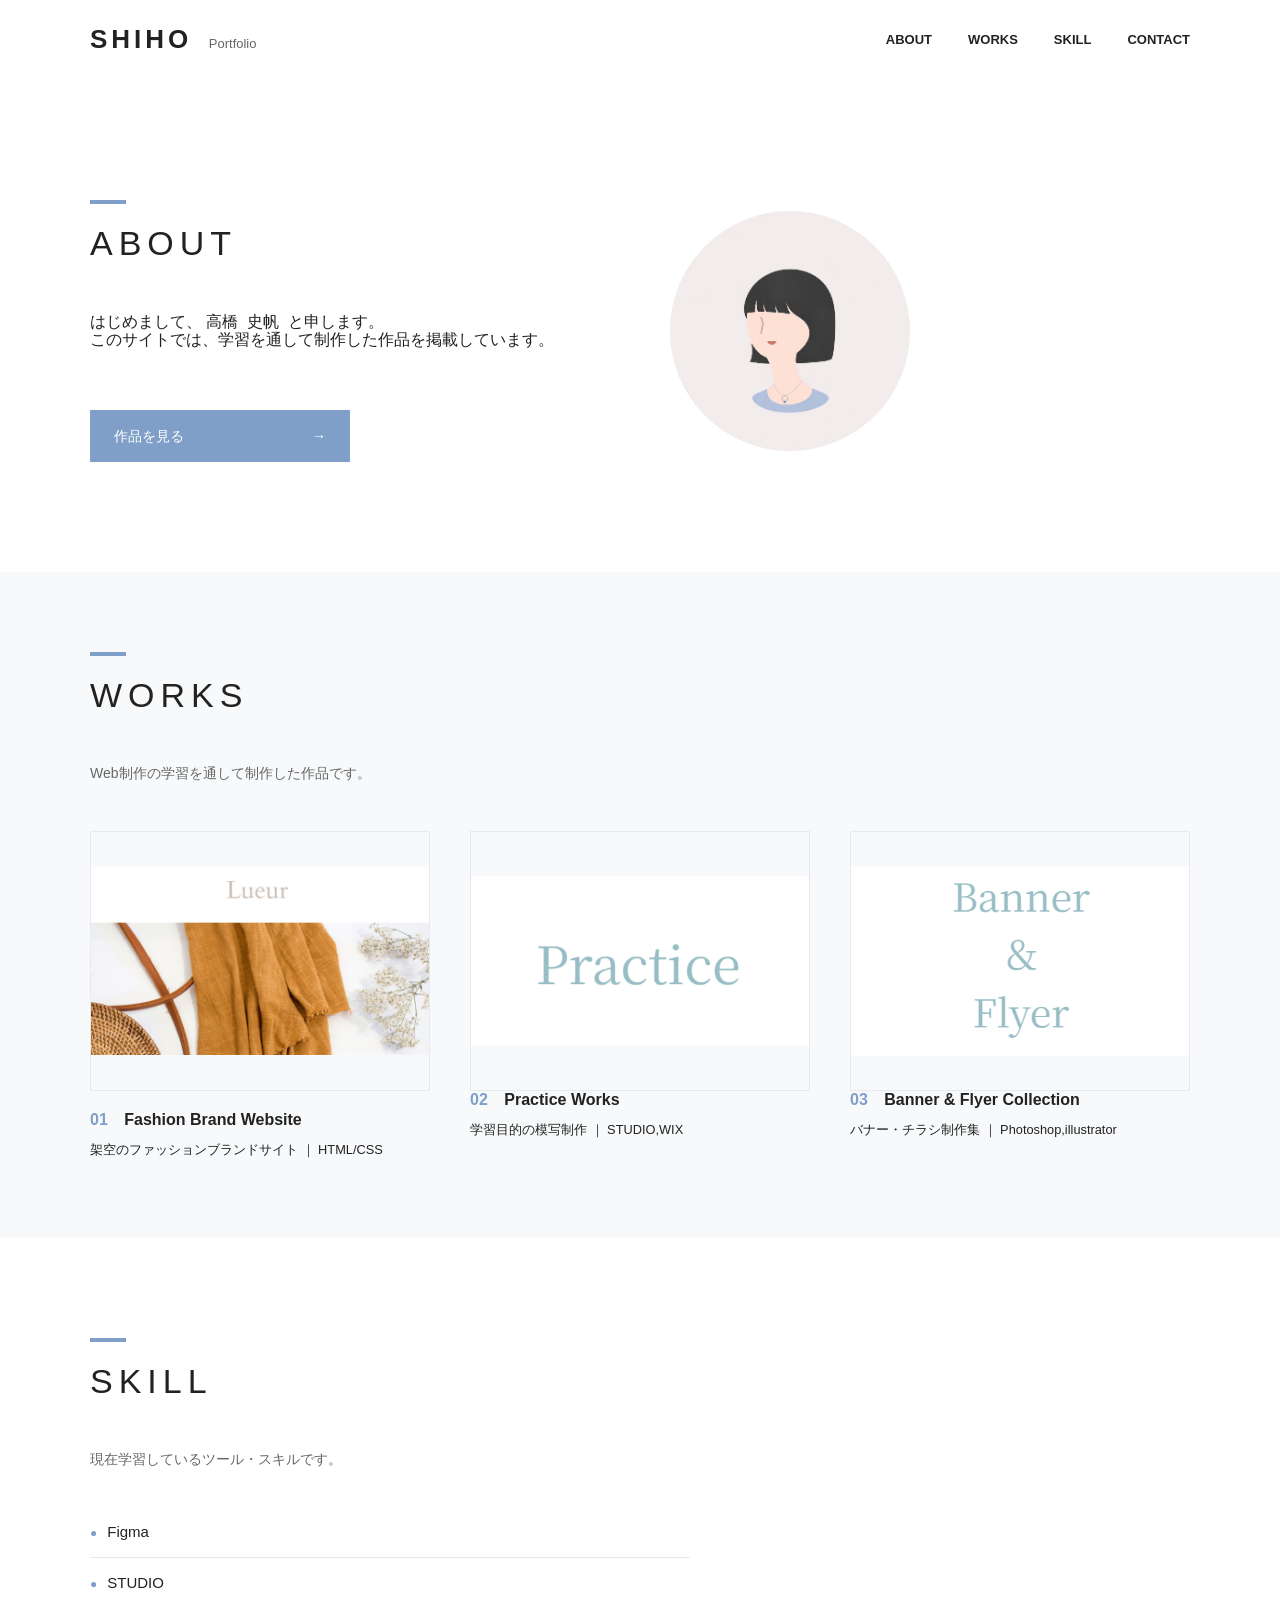
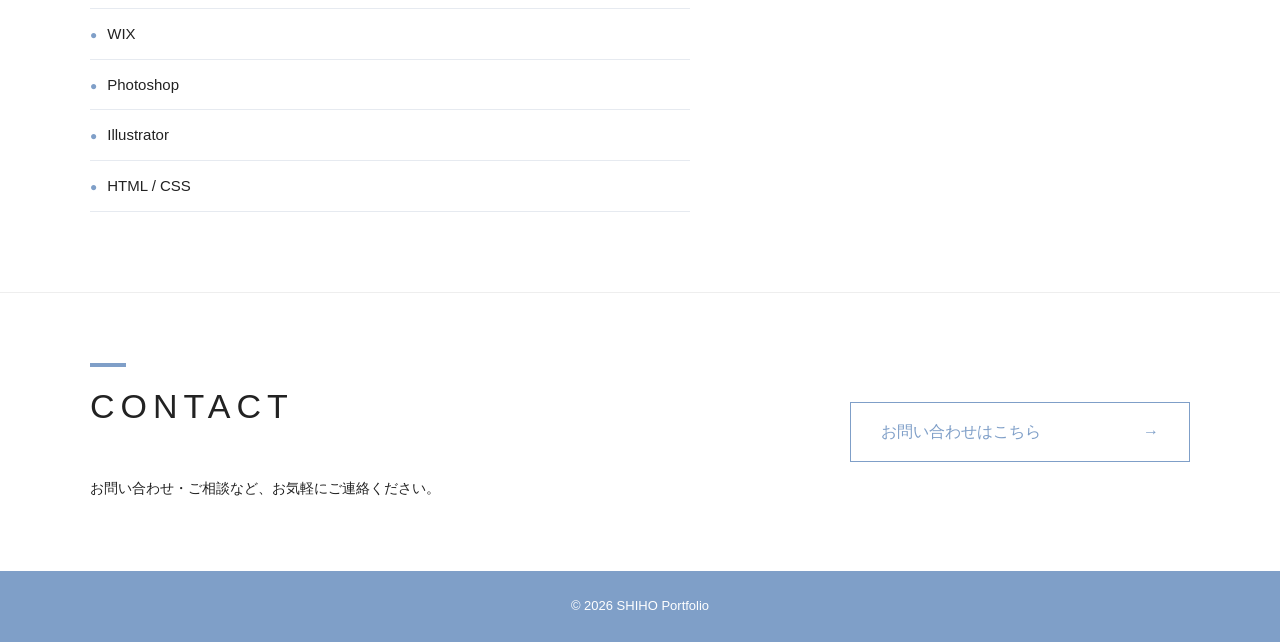
==== index.html @ 8420569e "Add files via upload" ====
<!DOCTYPE html>
<html lang="ja">
<head>
  <meta charset="UTF-8">
  <meta name="viewport" content="width=device-width, initial-scale=1.0">
  <title>SHIHO Portfolio</title>
  <link rel="stylesheet" href="css/destyle.css">
  <link rel="stylesheet" href="style.css">
</head>

<body>
  <header class="header">
    <div class="container header-inner">
      <div class="logo">
        <span class="logo-name">SHIHO</span>
        <span class="logo-text">Portfolio</span>
      </div>

      <nav class="nav">
        <a href="#about">ABOUT</a>
        <a href="#works">WORKS</a>
        <a href="#skill">SKILL</a>
        <a href="contact.html">CONTACT</a>
      </nav>
    </div>
  </header>

  <main>
    <section id="about" class="about">
      <div class="container about-inner">
        <div class="profile-image">
          <img src="images/profile.png" alt="プロフィール画像">
        </div>

        <div class="about-text">
          <div class="section-title">
            <span></span>
            <h1>ABOUT</h1>
          </div>

          <p>
            はじめまして、&nbsp;高橋 &nbsp;史帆&nbsp;&nbsp;と申します。<br>
            このサイトでは、学習を通して制作した作品を掲載しています。
          </p>

          <a href="#works" class="button">作品を見る <span>→</span></a>
        </div>
      </div>
    </section>

    <section id="works" class="works">
      <div class="container">
        <div class="section-title">
          <span></span>
          <h2>WORKS</h2>
          <p>Web制作の学習を通して制作した作品です。</p>
        </div>

        <div class="work-list">
         <div class="work-card">
           <a href="https://takahashishihowork.github.io/portfolio_ss/" target="_blank" class="work-link">
            <img src="images/works-01-fashion.jpg" alt="ファッションブランドサイト">
          </a>
          <p><span>01</span> Fashion Brand Website</p>
          <small>架空のファッションブランドサイト ｜ HTML/CSS</small>
        </div>
         
          <div class="work-card">
            <a href="practice.html"><img src="images/works-03-practice.jpg" alt="模写制作"></a>
            <p><span>02</span> Practice Works</p>
            <small>学習目的の模写制作 ｜ STUDIO,WIX</small>
          </div>

        <div class="work-card">
           <a href="banner.html"><img src="images/works-02-banner.jpg" alt="バナー・チラシ集"></a>
            <p><span>03</span> Banner & Flyer Collection</p>
            <small>バナー・チラシ制作集 ｜ Photoshop,illustrator</small>
         </div>

        </div>
      </div>
    </section>

    <section id="skill" class="skill">
      <div class="container">
        <div class="section-title">
          <span></span>
          <h2>SKILL</h2>
          <p>現在学習しているツール・スキルです。</p>
        </div>

        <ul class="skill-list">
          <li>Figma</li>
          <li>STUDIO</li>
          <li>WIX</li>
          <li>Photoshop</li>
          <li>Illustrator</li>
          <li>HTML / CSS</li>
        </ul>
      </div>
    </section>

    <section id="contact" class="contact">
      <div class="container contact-inner">
        <div>
          <div class="section-title">
            <span></span>
            <h2>CONTACT</h2>
          </div>
          <p>お問い合わせ・ご相談など、お気軽にご連絡ください。</p>
        </div>

        <a href="contact.html" class="contact-button">お問い合わせはこちら <span>→</span></a>
      </div>
    </section>
  </main>

  <footer class="footer">
    <p>© 2026 SHIHO Portfolio</p>
  </footer>
</body>
</html>
---- css/destyle.css ----
/*! destyle.css v3.0.0 | MIT License | https://github.com/nicolas-cusan/destyle.css */

/* Reset box-model and set borders */
/* ============================================ */

*,
::before,
::after {
  box-sizing: border-box;
  border-width: 0;
  border-style: solid;
}

/* Document */
/* ============================================ */

/**
 * 1. Correct the line height in all browsers.
 * 2. Prevent adjustments of font size after orientation changes in iOS.
 * 3. Remove gray overlay on links for iOS.
 */

html {
  line-height: 1.15; /* 1 */

  -webkit-tap-highlight-color: transparent; /* 3*/
  -webkit-text-size-adjust: 100%; /* 2 */
}

/* Sections */
/* ============================================ */

/**
 * Remove the margin in all browsers.
 */

body {
  margin: 0;
}

/**
 * Render the `main` element consistently in IE.
 */

main {
  display: block;
}

/* Vertical rhythm */
/* ============================================ */

p,
table,
blockquote,
address,
pre,
iframe,
form,
figure,
dl {
  margin: 0;
}

/* Headings */
/* ============================================ */

h1,
h2,
h3,
h4,
h5,
h6 {
  font-size: inherit;
  font-weight: inherit;
  margin: 0;
}

/* Lists (enumeration) */
/* ============================================ */

ul,
ol {
  margin: 0;
  padding: 0;
  list-style: none;
}

/* Lists (definition) */
/* ============================================ */

dt {
  font-weight: bold;
}

dd {
  margin-left: 0;
}

/* Grouping content */
/* ============================================ */

/**
 * 1. Add the correct box sizing in Firefox.
 * 2. Show the overflow in Edge and IE.
 */

hr {
  clear: both;
  overflow: visible; /* 2 */
  box-sizing: content-box; /* 1 */
  height: 0; /* 1 */
  margin: 0;
  color: inherit;
  border-top-width: 1px;
}

/**
 * 1. Correct the inheritance and scaling of font size in all browsers.
 * 2. Correct the odd `em` font sizing in all browsers.
 */

pre {
  font-family: monospace, monospace; /* 1 */
  font-size: inherit; /* 2 */
}

address {
  font-style: inherit;
}

/* Text-level semantics */
/* ============================================ */

/**
 * Remove the gray background on active links in IE 10.
 */

a {
  text-decoration: none;
  color: inherit;
  background-color: transparent;
}

/**
 * 1. Remove the bottom border in Chrome 57-
 * 2. Add the correct text decoration in Chrome, Edge, IE, Opera, and Safari.
 */

abbr[title] {
  text-decoration: underline dotted; /* 2 */
}

/**
 * Add the correct font weight in Chrome, Edge, and Safari.
 */

b,
strong {
  font-weight: bolder;
}

/**
 * 1. Correct the inheritance and scaling of font size in all browsers.
 * 2. Correct the odd `em` font sizing in all browsers.
 */

code,
kbd,
samp {
  font-family: monospace, monospace; /* 1 */
  font-size: inherit; /* 2 */
}

/**
 * Add the correct font size in all browsers.
 */

small {
  font-size: 80%;
}

/**
 * Prevent `sub` and `sup` elements from affecting the line height in
 * all browsers.
 */

sub,
sup {
  position: relative;
  font-size: 75%;
  line-height: 0;
  vertical-align: baseline;
}

sub {
  bottom: -.25em;
}

sup {
  top: -.5em;
}

/* Replaced content */
/* ============================================ */

/**
 * Prevent vertical alignment issues.
 */

svg,
img,
embed,
object,
iframe {
  vertical-align: bottom;
}

/* Forms */
/* ============================================ */

/**
 * Reset form fields to make them styleable.
 * 1. Make form elements stylable across systems iOS especially.
 * 2. Inherit text-transform from parent.
 */

button,
input,
optgroup,
select,
textarea {
  font: inherit;
  margin: 0;
  padding: 0;
  text-align: inherit;
  vertical-align: middle;
  text-transform: inherit; /* 2 */
  color: inherit;
  border-radius: 0;
  background: transparent;

  -webkit-appearance: none; /* 1 */
  appearance: none;
}

/**
 * Reset radio and checkbox appearance to preserve their look in iOS.
 */

[type="checkbox"] {
  -webkit-appearance: checkbox;
  appearance: checkbox;
}

[type="radio"] {
  -webkit-appearance: radio;
  appearance: radio;
}

/**
 * Correct cursors for clickable elements.
 */

button,
[type="button"],
[type="reset"],
[type="submit"] {
  cursor: pointer;
}

button:disabled,
[type="button"]:disabled,
[type="reset"]:disabled,
[type="submit"]:disabled {
  cursor: default;
}

/**
 * Improve outlines for Firefox and unify style with input elements & buttons.
 */

:-moz-focusring {
  outline: auto;
}

select:disabled {
  opacity: inherit;
}

/**
 * Remove padding
 */

option {
  padding: 0;
}

/**
 * Reset to invisible
 */

fieldset {
  min-width: 0;
  margin: 0;
  padding: 0;
}

legend {
  padding: 0;
}

/**
 * Add the correct vertical alignment in Chrome, Firefox, and Opera.
 */

progress {
  vertical-align: baseline;
}

/**
 * Remove the default vertical scrollbar in IE 10+.
 */

textarea {
  overflow: auto;
}

/**
 * Correct the cursor style of increment and decrement buttons in Chrome.
 */

[type="number"]::-webkit-inner-spin-button,
[type="number"]::-webkit-outer-spin-button {
  height: auto;
}

/**
 * 1. Correct the outline style in Safari.
 */

[type="search"] {
  outline-offset: -2px; /* 1 */
}

/**
 * Remove the inner padding in Chrome and Safari on macOS.
 */

[type="search"]::-webkit-search-decoration {
  -webkit-appearance: none;
}

/**
 * 1. Correct the inability to style clickable types in iOS and Safari.
 * 2. Fix font inheritance.
 */

::-webkit-file-upload-button {
  font: inherit; /* 2 */

  -webkit-appearance: button; /* 1 */
}

/**
 * Clickable labels
 */

label[for] {
  cursor: pointer;
}

/* Interactive */
/* ============================================ */

/*
 * Add the correct display in Edge, IE 10+, and Firefox.
 */

details {
  display: block;
}

/*
 * Add the correct display in all browsers.
 */

summary {
  display: list-item;
}

/*
 * Remove outline for editable content.
 */

[contenteditable]:focus {
  outline: auto;
}

/* Tables */
/* ============================================ */

/**
1. Correct table border color inheritance in all Chrome and Safari.
*/

table {
  border-color: inherit; /* 1 */
}

caption {
  text-align: left;
}

td,
th {
  padding: 0;
  vertical-align: top;
}

th {
  font-weight: bold;
  text-align: left;
}
---- style.css ----
@charset "UTF-8";

* {
  box-sizing: border-box;
}

body {
  margin: 0;
  font-family: "Noto Sans JP", sans-serif;
  color: #222;
  background: #fff;
}

img {
  max-width: 100%;
  display: block;
}

a {
  color: inherit;
  text-decoration: none;
}

.container {
  width: 90%;
  max-width: 1100px;
  margin: 0 auto;
}

/* header */

.header {
  height: 80px;
  background: #fff;
}

.header-inner {
  height: 80px;
  display: flex;
  justify-content: space-between;
  align-items: center;
}

.header h1 {
  margin-bottom: 10px;
}

.header p {
  margin-top: 0;
  color: #666;
  font-size: 14px;
}

.logo-name {
  font-size: 26px;
  font-weight: bold;
  letter-spacing: 4px;
  margin-right: 12px;
}

.logo-text {
  font-size: 13px;
  color: #666;
}

.nav {
  display: flex;
  gap: 36px;
  font-size: 13px;
  font-weight: bold;
}

.nav a:hover {
  color: #7f9fc8;
}

/* common */

.section-title span {
  display: block;
  width: 36px;
  height: 4px;
  background: #7f9fc8;
  margin-bottom: 20px;
}

.section-title h1,
.section-title h2 {
  font-size: 34px;
  letter-spacing: 6px;
  margin: 0 0 16px;
  margin-bottom: 50px;
}

.section-title p {
  font-size: 14px;
  color: #666;
}

.button {
  display: inline-flex;
  justify-content: space-between;
  align-items: center;
  width: 260px;
  padding: 18px 24px;
  color: #fff;
  background: #7f9fc8;
  font-size: 14px;
}

/* about */

.about {
  padding: 120px 0 110px;
  background: #fff;
}

.about-inner {
  display: flex;
  justify-content: flex-start;
  align-items: center;
  gap: 80px;
}

.about-text {
  width: 500px;
  flex: none;
  order: 1;
}

.profile-image {
  width: 240px;
  height: 240px;
  border-radius: 50%;
  overflow: hidden;
  flex-shrink: 0;
  display: flex;
  align-items: center;
  justify-content: center;
  order: 2;
}

.profile-image img {
  width: 115%;
  height: 120%;
  object-fit: cover;
  display: block;
}

.button {
  margin-top: 60px;
}

/* works */

.works {
  background: #f7f9fb;
  padding: 80px 0 80px;
}

.work-list {
  display: flex;
  gap: 40px;
  margin-top: 50px;
}

.work-card {
  width: calc((100% - 80px) / 3);
}

.work-card img {
  width: 100%;
  height: 260px;
  object-fit: contain;
  border: 1px solid #e6eaf0;
  transition: 0.3s;
}

.work-card:hover img {
  transform: translateY(-5px);
}

.work-card p {
  font-weight: bold;
  margin-bottom: 10px;
}

.work-card span {
  color: #7f9fc8;
  margin-right: 12px;
}

.work-link {
  display: block;
  margin-bottom: 20px;
}

.work-link img {
  margin-bottom: 0;
}

/* skill */

.skill {
  margin-top: 20px;
  padding: 80px 0;
  background: #fff;
}

.skill-list {
  list-style: none;
  padding: 0;
  margin: 40px 0 0;
  max-width: 600px;
}

.skill-list li {
  border-bottom: 1px solid #e6eaf0;
  padding: 16px 0;
  font-size: 15px;
}

.skill-list li::before {
  content: "●";
  color: #7f9fc8;
  font-size: 12px;
  margin-right: 10px;
}

/* contact */

.contact {
  padding: 70px 0;
  border-top: 1px solid #eee;
  background: #fff;
}

.contact-inner {
  display: flex;
  justify-content: space-between;
  align-items: center;
}

.contact p {
  font-size: 14px;
  line-height: 1.8;
}

.contact-button {
  display: inline-flex;
  justify-content: space-between;
  align-items: center;
  width: 340px;
  padding: 20px 30px;
  border: 1px solid #7f9fc8;
  color: #7f9fc8;
}

/* footer */

.footer {
  background: #7f9fc8;
  color: #fff;
  text-align: center;
  padding: 28px 0;
  font-size: 13px;
}

/* gallery */
.gallery {
  padding: 100px 0;
}

.gallery h1 {
  font-size: 40px;
  margin-bottom: 60px;
}

.gallery-grid {
  display: grid;
  grid-template-columns: repeat(2, 1fr);
  gap: 50px;
}

.gallery-item {
  background: #fff;
}

.gallery-item img {
  width: 100%;
  height: 300px;
  object-fit: contain;
  border: 1px solid #e6eaf0;
  background: #fff;
}

.gallery-item p {
  font-size: 13px;
  color: #666;
  margin-top: 15px;
  line-height: 1.6;
}


/* smartphone */

@media (max-width: 768px) {
  .header {
    height: auto;
    padding: 20px 0;
  }

  .header-inner {
    height: auto;
    flex-direction: column;
    gap: 20px;
  }

  .nav {
    flex-wrap: wrap;
    justify-content: center;
    gap: 18px;
  }

  .about {
    padding: 60px 0;
  }

  .about-inner {
    flex-direction: column;
    align-items: flex-start;
    gap: 40px;
  }

  .profile-image {
    width: 200px;
    height: 200px;
  }

  .section-title h1,
  .section-title h2 {
    font-size: 28px;
  }

  .work-list {
    flex-direction: column;
  }

  .work-card {
    width: 100%;
  }

  .work-card img {
    height: 240px;
  }

  .contact-inner {
    flex-direction: column;
    align-items: flex-start;
    gap: 30px;
  }

  .contact-button {
    width: 100%;
  }
}

/* contact */

.contact {
  padding: 70px 0;
  border-top: 1px solid #eee;
  background: #fff;
}

.contact-inner {
  display: flex;
  justify-content: space-between;
  align-items: center;
}

.contact p {
  font-size: 14px;
  line-height: 1.8;
}

.contact-button {
  display: inline-flex;
  justify-content: space-between;
  align-items: center;
  width: 340px;
  padding: 20px 30px;
  border: 1px solid #7f9fc8;
  color: #7f9fc8;
}

/* contact page */

.contact-page {
  max-width: 700px;
  margin: 100px auto;
}

.contact-page h1 {
  font-size: 42px;
  letter-spacing: 4px;
  margin-bottom: 50px;
}

.contact-page label {
  display: block;
  margin-bottom: 8px;
  font-size: 15px;
}

.contact-page input,
.contact-page textarea {
  width: 100%;
  padding: 14px;
  border: 1px solid #d9d9d9;
  font-size: 16px;
  margin-bottom: 28px;
}

.contact-page textarea {
  height: 240px;
  resize: vertical;
}

.contact-page input:focus,
.contact-page textarea:focus {
  outline: none;
  border-color: #7f9fc8;
}

.contact-page ::placeholder {
  color: #b0b0b0;
  font-size: 14px;
}

.contact-page button {
  background: #7f9fc8;
  color: #fff;
  border: none;
  padding: 15px 44px;
  font-size: 15px;
  cursor: pointer;
}

.tool {
  font-size: 13px;
  color: #888;
  font-weight: normal;
  margin-top: -10px;
  letter-spacing: 0.5px;
}

/* =====================
   Banner Page
===================== */

.banner-page {
  max-width: 1100px;
  margin: 0 auto;
  padding: 80px 20px;
}

.banner-page h1 {
  font-size: 48px;
  font-weight: bold;
  margin-bottom: 20px;
}

.page-text {
  font-size: 18px;
  margin-bottom: 50px;
  color: #666;
}

.banner-list {
  display: grid;
  grid-template-columns: repeat(2, 1fr);
  gap: 40px;
}

.banner-card {
  background-color: #fff;
}

.banner-card img {
  width: 100%;
  display: block;
  border: 1px solid #ddd;
}

.caption {
  margin-top: 12px;
  font-size: 14px;
  color: #666;
  text-align: center;
}

.banner-card {
  text-align: center;
}

.banner-card img {
  width: 100%;
  height: 220px;
  object-fit: contain;
  display: block;
  border: 1px solid #ddd;
  background-color: #fff;
}

.caption {
  margin-top: 10px;
  font-size: 13px;
  color: #555;
  line-height: 1.6;
}

@media screen and (max-width: 768px) {

  .banner-page h1 {
    font-size: 32px;
  }

  .banner-list {
    grid-template-columns: 1fr;
  }

}
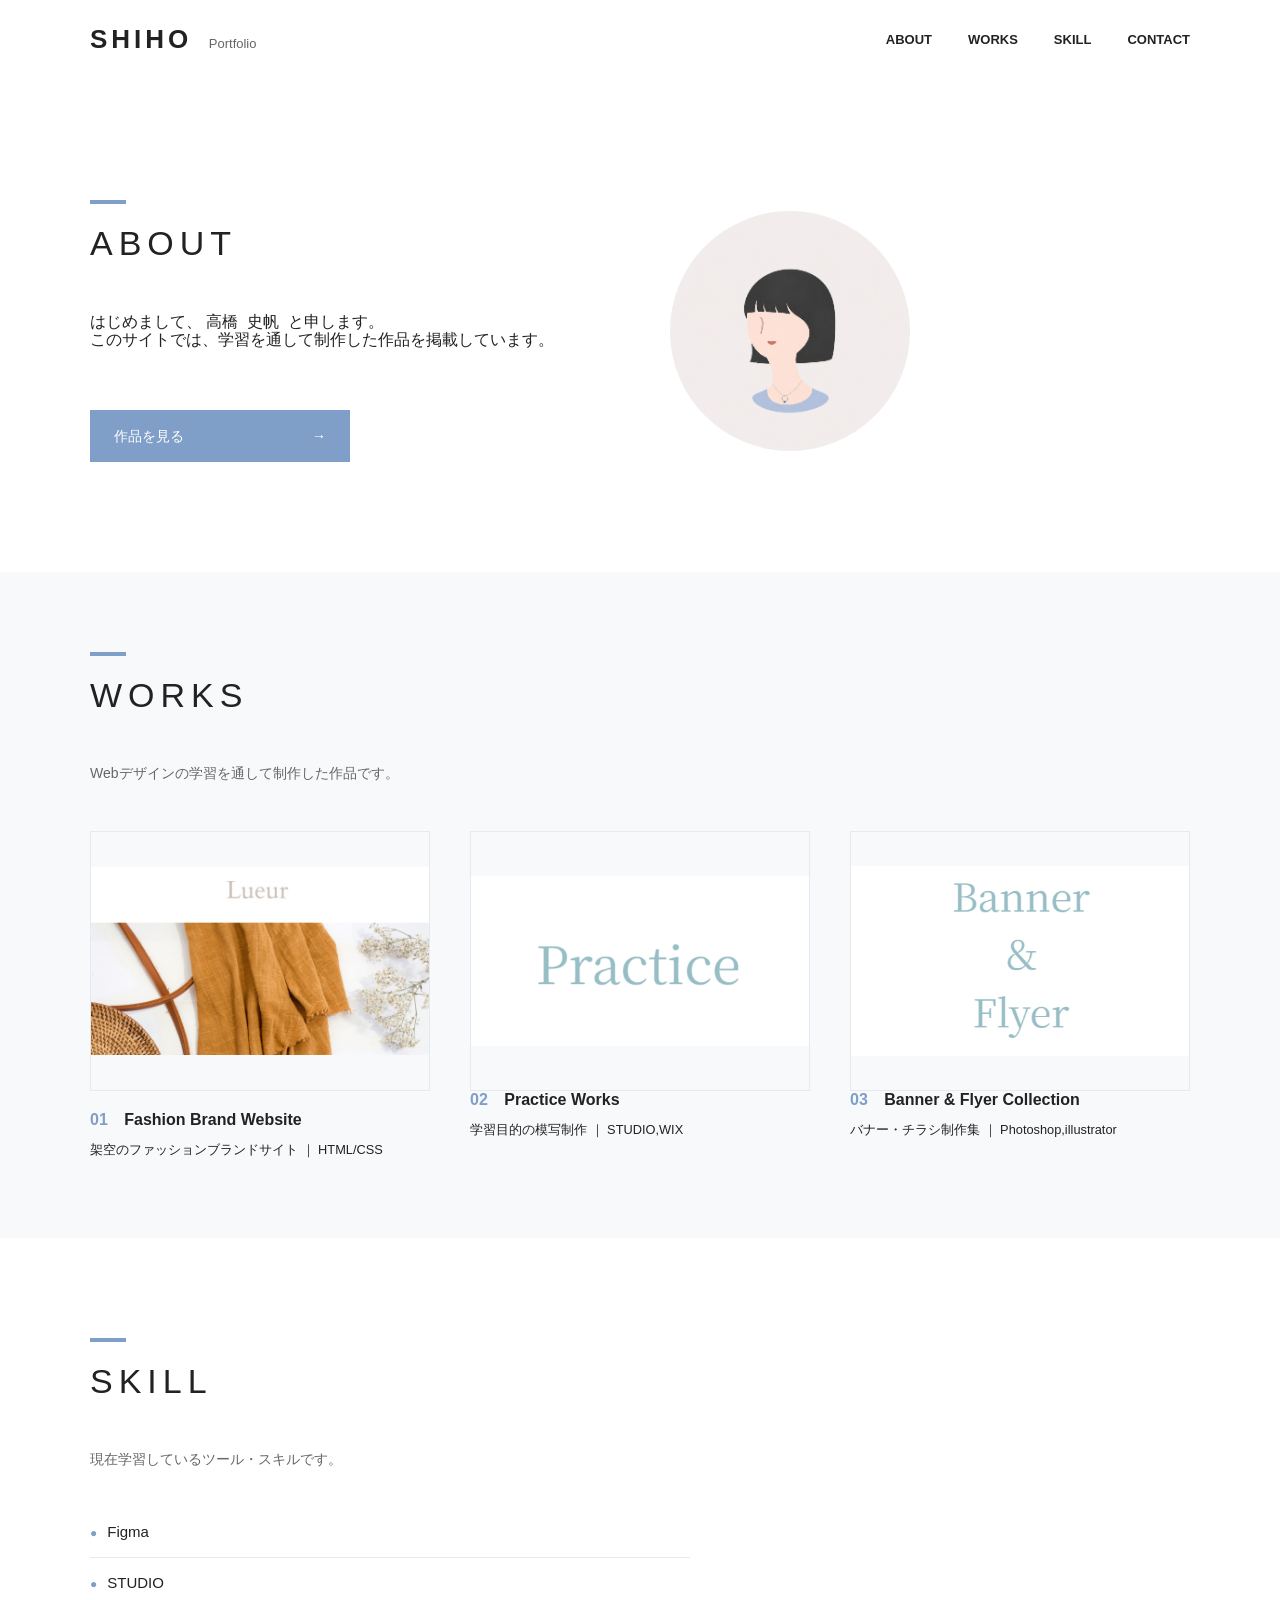
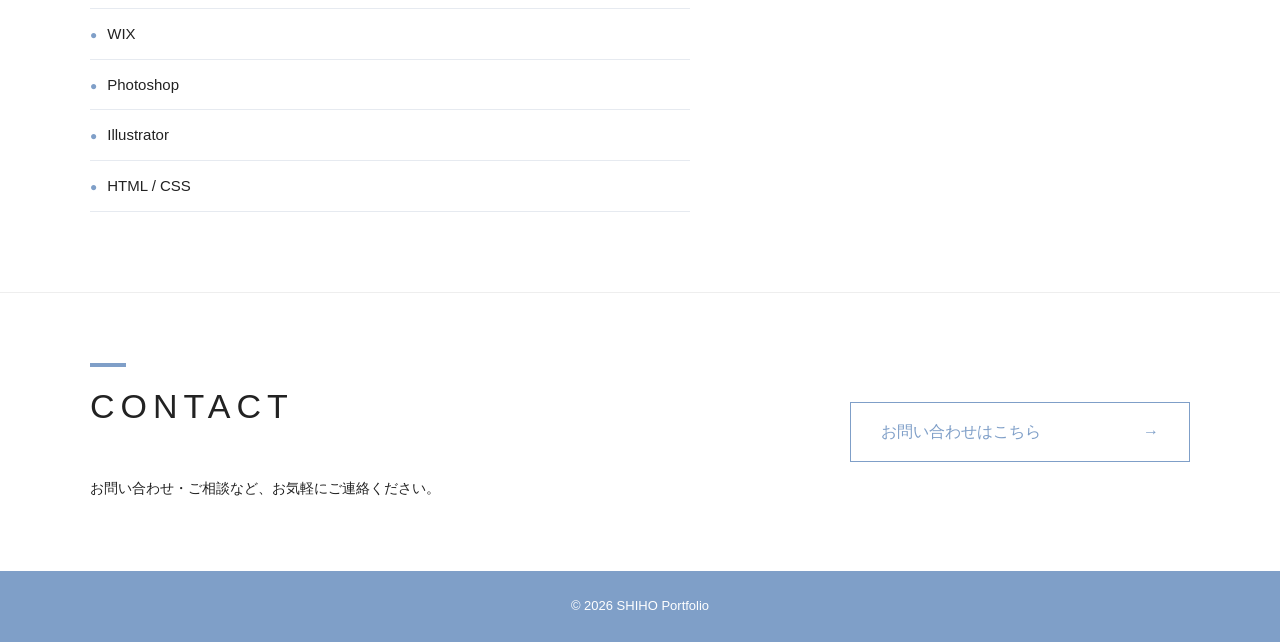
==== commit aaf0d128: "Update index.html" ====
--- a/index.html
+++ b/index.html
@@ -53,7 +53,7 @@
         <div class="section-title">
           <span></span>
           <h2>WORKS</h2>
-          <p>Web制作の学習を通して制作した作品です。</p>
+          <p>Webデザインの学習を通して制作した作品です。</p>
         </div>
 
         <div class="work-list">
@@ -119,4 +119,4 @@
     <p>© 2026 SHIHO Portfolio</p>
   </footer>
 </body>
-</html>+</html>
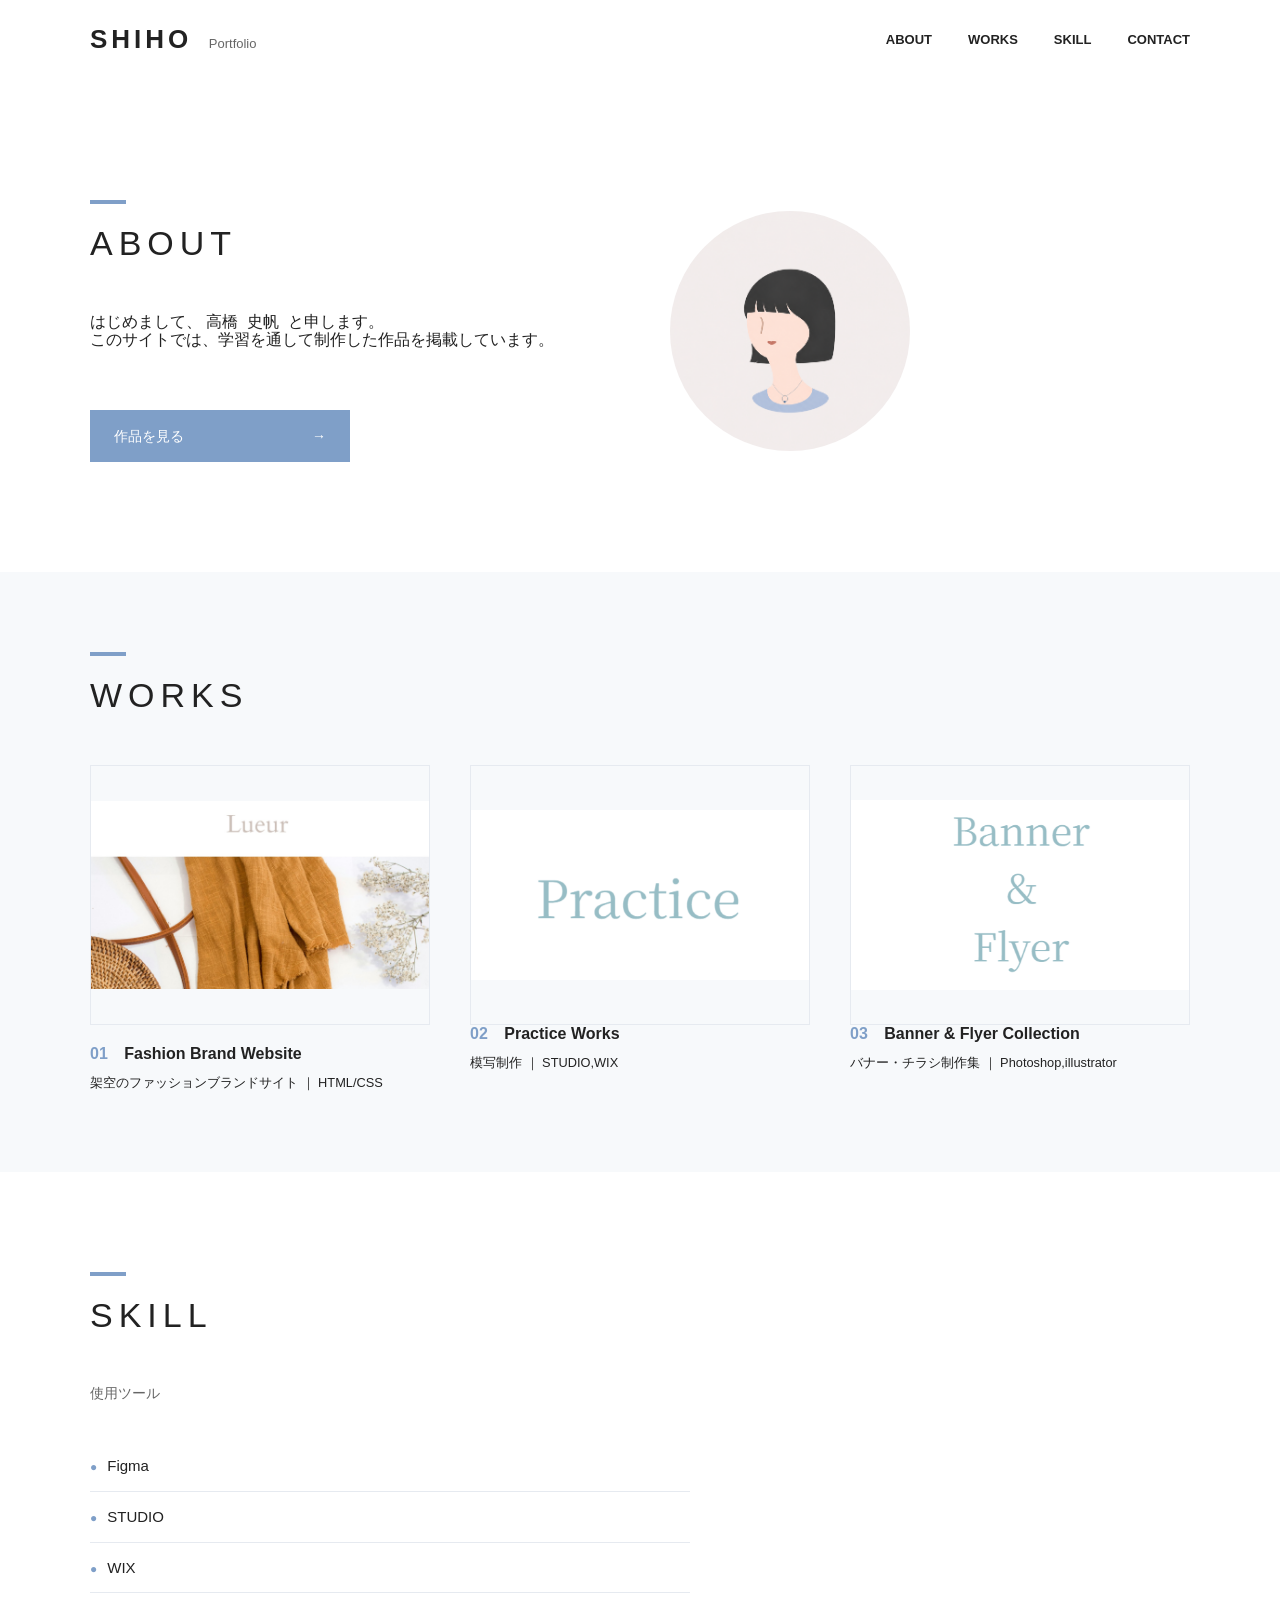
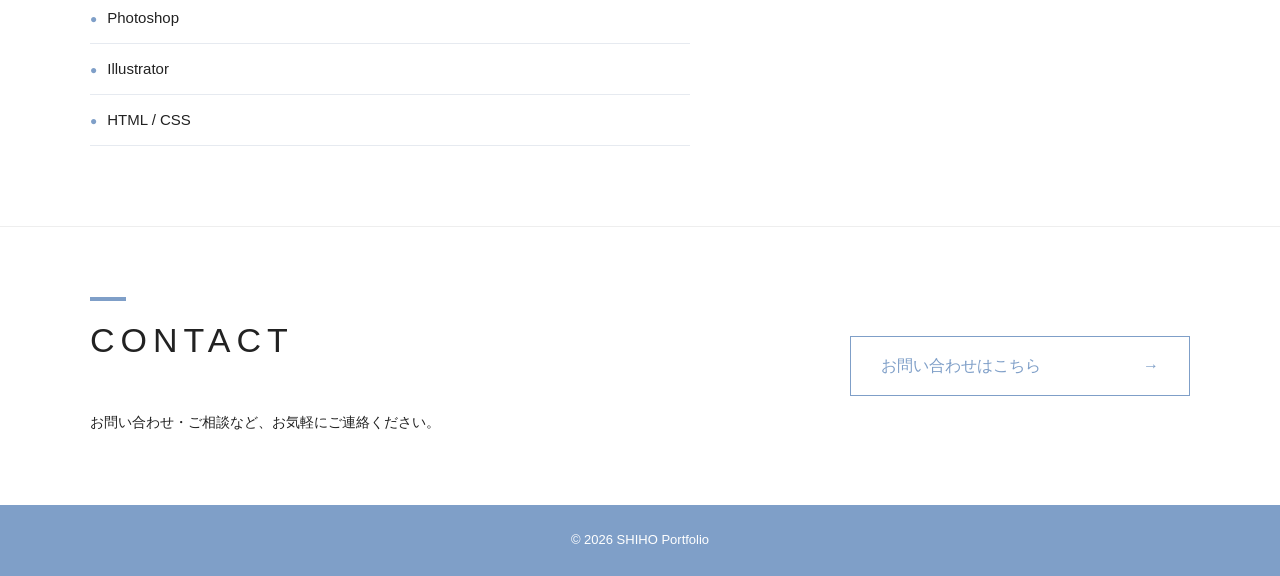
==== commit 241ca3c6: "Update index.html" ====
--- a/index.html
+++ b/index.html
@@ -53,7 +53,6 @@
         <div class="section-title">
           <span></span>
           <h2>WORKS</h2>
-          <p>Webデザインの学習を通して制作した作品です。</p>
         </div>
 
         <div class="work-list">
@@ -68,7 +67,7 @@
           <div class="work-card">
             <a href="practice.html"><img src="images/works-03-practice.jpg" alt="模写制作"></a>
             <p><span>02</span> Practice Works</p>
-            <small>学習目的の模写制作 ｜ STUDIO,WIX</small>
+            <small>模写制作 ｜ STUDIO,WIX</small>
           </div>
 
         <div class="work-card">
@@ -86,7 +85,7 @@
         <div class="section-title">
           <span></span>
           <h2>SKILL</h2>
-          <p>現在学習しているツール・スキルです。</p>
+          <p>使用ツール</p>
         </div>
 
         <ul class="skill-list">
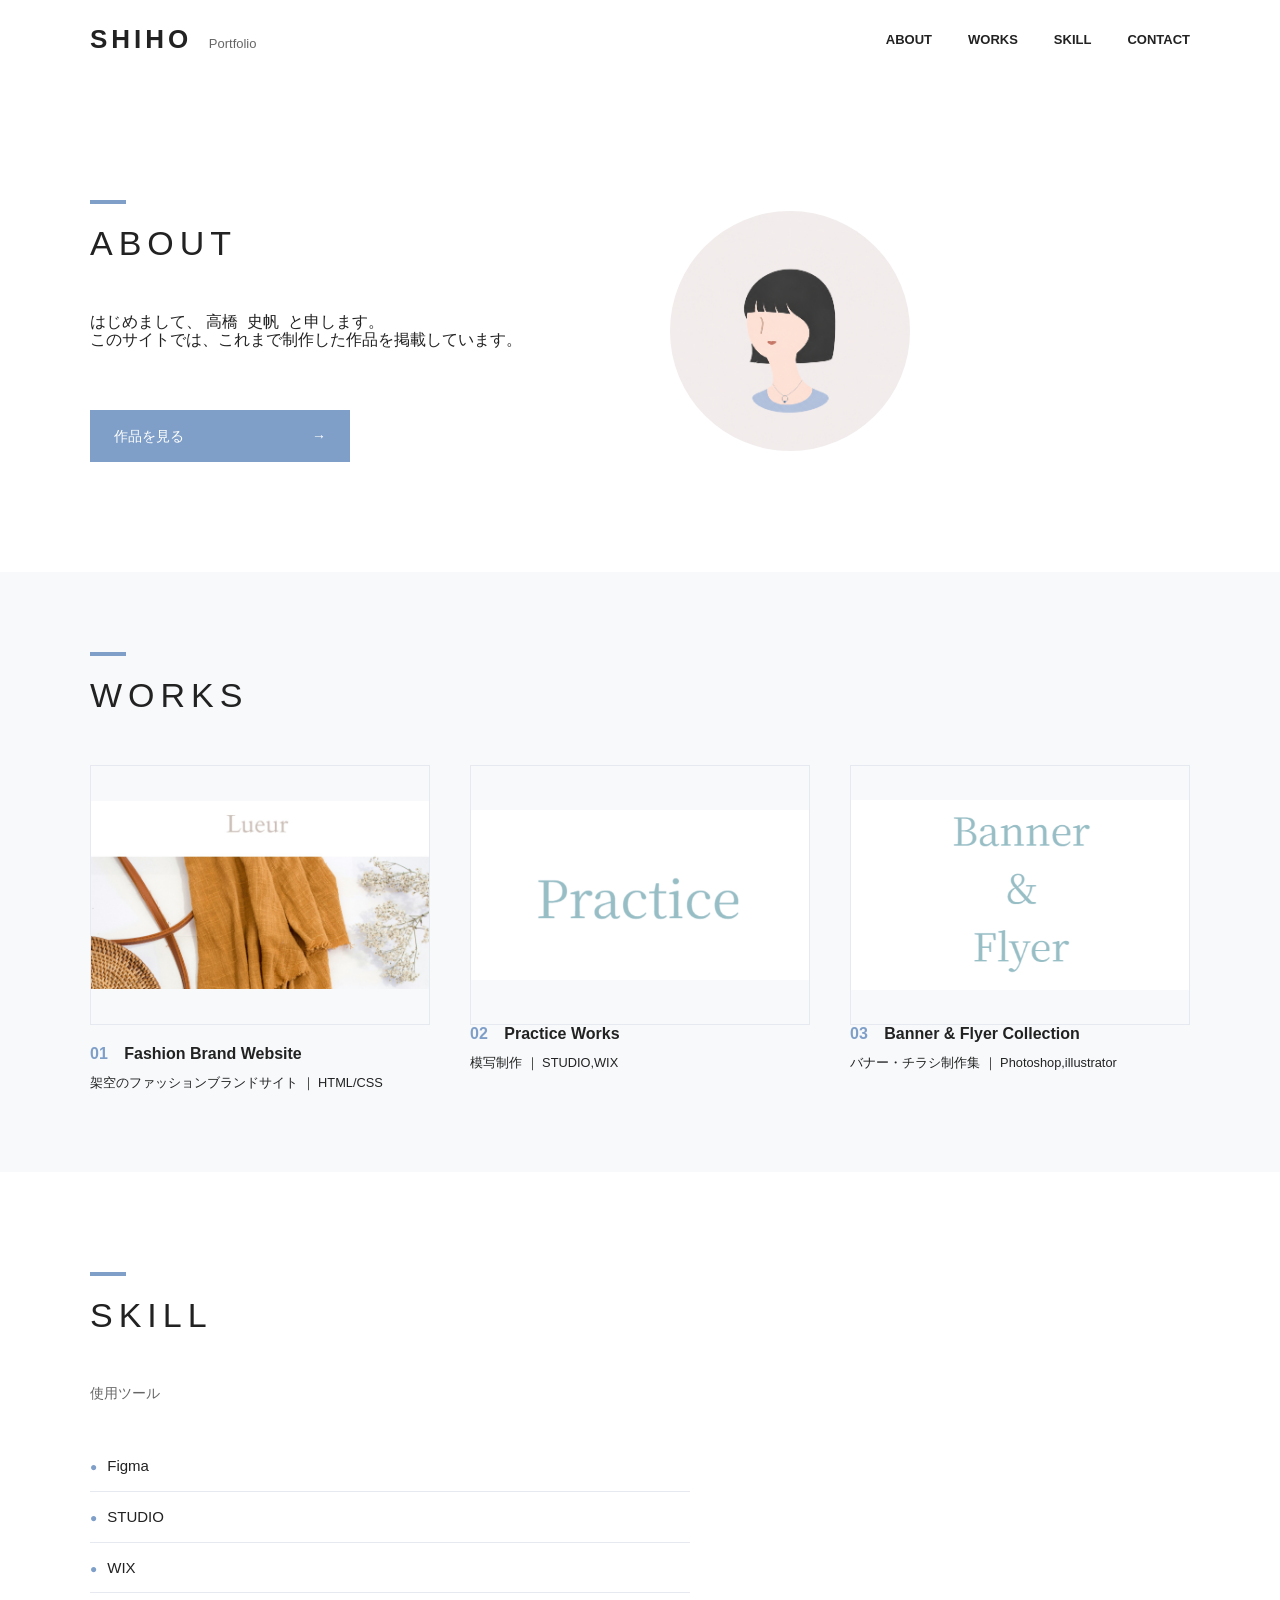
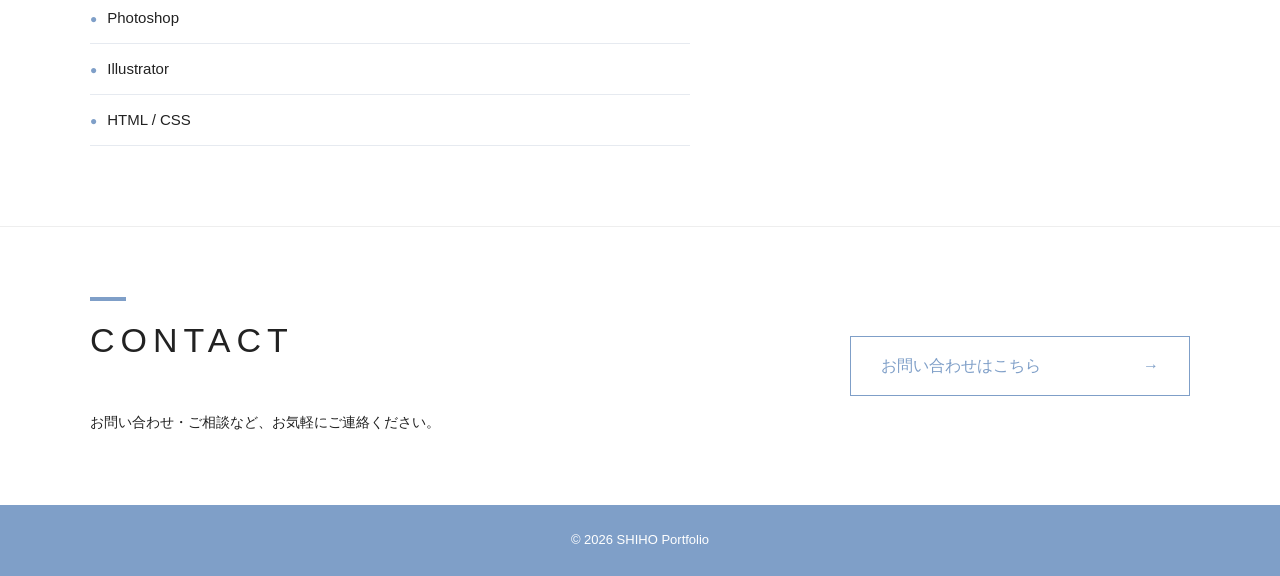
==== commit 8d23b0c3: "Update index.html" ====
--- a/index.html
+++ b/index.html
@@ -40,7 +40,7 @@
 
           <p>
             はじめまして、&nbsp;高橋 &nbsp;史帆&nbsp;&nbsp;と申します。<br>
-            このサイトでは、学習を通して制作した作品を掲載しています。
+            このサイトでは、これまで制作した作品を掲載しています。
           </p>
 
           <a href="#works" class="button">作品を見る <span>→</span></a>
--- a/style.css
+++ b/style.css
@@ -462,46 +462,24 @@
 .banner-page {
   max-width: 1100px;
   margin: 0 auto;
-  padding: 80px 20px;
+  padding: 100px 20px;
 }
 
 .banner-page h1 {
   font-size: 48px;
   font-weight: bold;
-  margin-bottom: 20px;
-}
-
-.page-text {
-  font-size: 18px;
-  margin-bottom: 50px;
-  color: #666;
+  margin: 0 0 120px;
 }
 
 .banner-list {
   display: grid;
   grid-template-columns: repeat(2, 1fr);
-  gap: 40px;
-}
-
-.banner-card {
-  background-color: #fff;
-}
-
-.banner-card img {
-  width: 100%;
-  display: block;
-  border: 1px solid #ddd;
-}
-
-.caption {
-  margin-top: 12px;
-  font-size: 14px;
-  color: #666;
-  text-align: center;
+  gap: 60px 40px;
 }
 
 .banner-card {
   text-align: center;
+  background-color: #fff;
 }
 
 .banner-card img {
@@ -514,20 +492,19 @@
 }
 
 .caption {
-  margin-top: 10px;
+  margin-top: 14px;
   font-size: 13px;
   color: #555;
   line-height: 1.6;
 }
 
 @media screen and (max-width: 768px) {
-
   .banner-page h1 {
     font-size: 32px;
+    margin-bottom: 60px;
   }
 
   .banner-list {
     grid-template-columns: 1fr;
   }
-
 }
